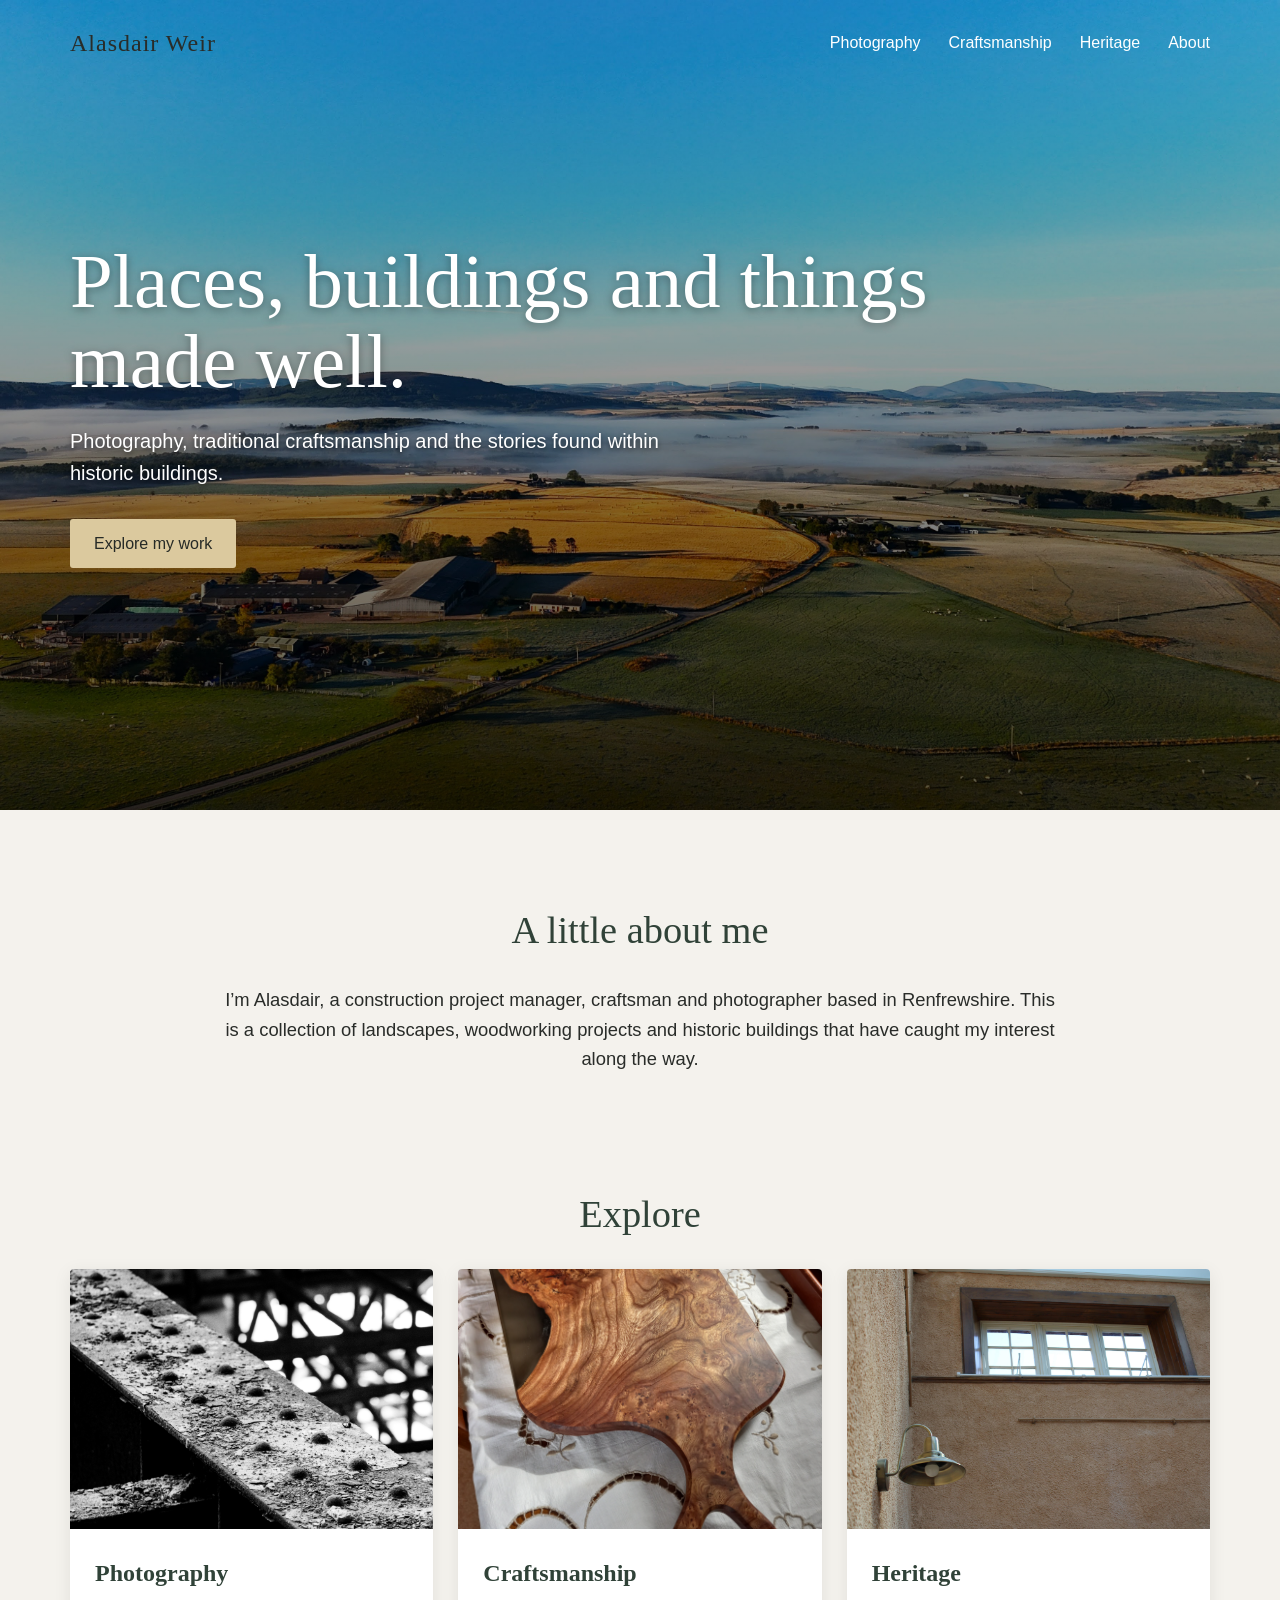
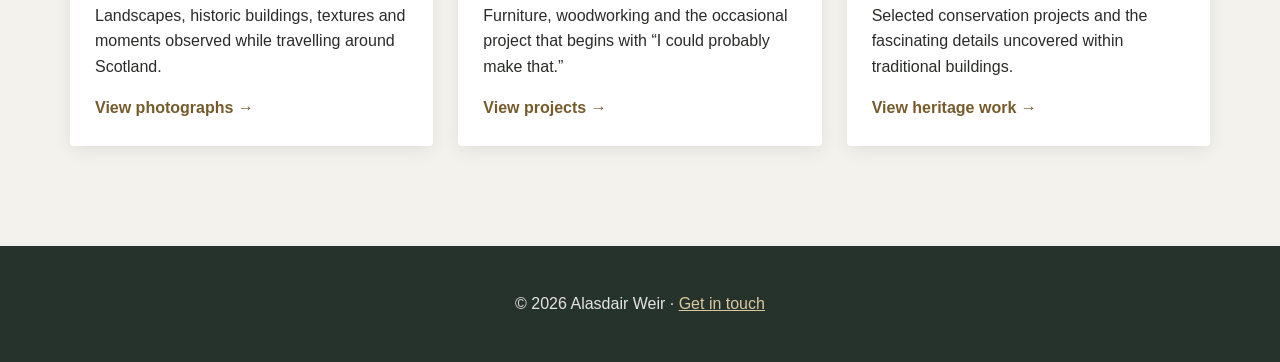
==== index.html @ 1094daae "Add files via upload" ====
<!DOCTYPE html>
<html lang="en">
<head>
    <meta charset="UTF-8">
    <meta name="viewport" content="width=device-width, initial-scale=1.0">

    <link rel="stylesheet" href="styles.css">
    
    <title>Alasdair Weir</title>
    <meta name="description"
          content="Photography, traditional craftsmanship and historic building projects by Alasdair Weir.">

    </head>

<body>

    <header>
        <nav>
            <a class="logo" href="index.html">Alasdair Weir</a>

            <ul>
                <li><a href="photography.html">Photography</a></li>
                <li><a href="craftsmanship.html">Craftsmanship</a></li>
                <li><a href="heritage.html">Heritage</a></li>
                <li><a href="about.html">About</a></li>
            </ul>
        </nav>
    </header>

    <main>

        <section class="hero">
            <div class="hero-content">
                <h1>Places, buildings and things made well.</h1>

                <p>
                    Photography, traditional craftsmanship and the stories
                    found within historic buildings.
                </p>

                <a class="button" href="#featured">
                    Explore my work
                </a>
            </div>
        </section>

        <section class="introduction">
            <h2>A little about me</h2>

            <p>
                I’m Alasdair, a construction project manager, craftsman and photographer 
                based in Renfrewshire. This is a collection of landscapes, woodworking projects 
                and historic buildings that have caught my interest along the way.
            </p>
        </section>

        <section class="featured" id="featured">
            <h2>Explore</h2>

            <div class="card-grid">

                <article class="card">
                    <img src="photography.jpg"
                         alt="Scottish landscape photograph">

                    <div class="card-content">
                        <h3>Photography</h3>
                        <p>
                            Landscapes, historic buildings, textures and moments observed 
                            while travelling around Scotland.
                        </p>
                        <a href="photography.html">View photographs →</a>
                    </div>
                </article>

                <article class="card">
                    <img src="woodworking.jpg"
                         alt="Handmade wooden project">

                    <div class="card-content">
                        <h3>Craftsmanship</h3>
                        <p>
                            Furniture, woodworking and the occasional project
                            that begins with “I could probably make that.”
                        </p>
                        <a href="craftsmanship.html">View projects →</a>
                    </div>
                </article>

                <article class="card">
                    <img src="heritage.jpg"
                         alt="Historic Scottish building">

                    <div class="card-content">
                        <h3>Heritage</h3>
                        <p>
                            Selected conservation projects and the fascinating
                            details uncovered within traditional buildings.
                        </p>
                        <a href="heritage.html">View heritage work →</a>
                    </div>
                </article>

            </div>
        </section>

    </main>

    <footer>
        <p>
            © 2026 Alasdair Weir ·
            <a href="mailto:hello@example.co.uk">Get in touch</a>
        </p>
    </footer>

</body>
</html>
---- styles.css ----
/* Basic reset */
        * {
            box-sizing: border-box;
            margin: 0;
            padding: 0;
        }

        html {
            scroll-behavior: smooth;
        }

        body {
            font-family: Arial, Helvetica, sans-serif;
            color: #292c29;
            background: #f4f2ed;
            line-height: 1.6;
        }

        /* Navigation */
        header {
            position: absolute;
            top: 0;
            left: 0;
            width: 100%;
            z-index: 10;
        }

        nav {
            max-width: 1200px;
            margin: auto;
            padding: 24px 30px;
            display: flex;
            justify-content: space-between;
            align-items: center;
        }

        .logo {
            color: white;
            font-family: Georgia, serif;
            font-size: 1.5rem;
            letter-spacing: 1px;
        }

        nav ul {
            display: flex;
            gap: 28px;
            list-style: none;
        }

        nav a {
            color: white;
            text-decoration: none;
        }

        nav a:hover {
            color: #dbc99e;
        }

        /* Main photograph */
        .hero {
            min-height: 90vh;
            display: flex;
            align-items: flex-end;
            background:
                linear-gradient(
                    rgba(0, 0, 0, 0.2),
                    rgba(0, 0, 0, 0.65)
                ),
                url("home-photo.jpg") center/cover no-repeat;
        }

        .hero-content {
            width: 100%;
            max-width: 1200px;
            margin: auto;
            padding: 80px 30px;
            color: white;
        }

        .hero h1 {
    max-width: 950px;
    font-family: Georgia, serif;
    font-size: clamp(3rem, 6vw, 5.5rem);
    line-height: 1.05;
    font-weight: normal;
    text-shadow: 0 2px 8px rgba(0, 0, 0, 0.35);
}

.hero p {
    max-width: 650px;
    margin-top: 22px;
    font-size: 1.25rem;
    text-shadow: 0 2px 5px rgba(0, 0, 0, 0.55);
}

        .button {
            display: inline-block;
            margin-top: 30px;
            padding: 12px 24px;
            color: #262a26;
            background: #dbc99e;
            text-decoration: none;
            border-radius: 3px;
        }

        .button:hover {
            background: white;
        }

        /* Introduction */
        .introduction {
            max-width: 900px;
            margin: auto;
            padding: 90px 30px;
            text-align: center;
        }

        .introduction h2,
        .featured h2 {
            margin-bottom: 24px;
            font-family: Georgia, serif;
            font-size: 2.4rem;
            font-weight: normal;
            color: #304238;
        }

        .introduction p {
            font-size: 1.15rem;
        }

        /* Subject cards */
        .featured {
            max-width: 1200px;
            margin: auto;
            padding: 20px 30px 100px;
        }

        .featured h2 {
            text-align: center;
        }

        .card-grid {
            display: grid;
            grid-template-columns: repeat(3, 1fr);
            gap: 25px;
        }

        .card {
            overflow: hidden;
            background: white;
            border-radius: 4px;
            box-shadow: 0 4px 18px rgba(0, 0, 0, 0.08);
        }

        .card img {
            display: block;
            width: 100%;
            height: 260px;
            object-fit: cover;
            transition: transform 0.4s ease;
        }

        .card:hover img {
            transform: scale(1.04);
        }

        .card-content {
            padding: 25px;
        }

        .card h3 {
            margin-bottom: 10px;
            font-family: Georgia, serif;
            font-size: 1.5rem;
            color: #304238;
        }

        .card a {
            display: inline-block;
            margin-top: 16px;
            color: #765b2c;
            font-weight: bold;
            text-decoration: none;
        }

        /* Footer */
        footer {
            padding: 45px 30px;
            color: #e6e4df;
            background: #25332c;
            text-align: center;
        }

        footer a {
            color: #dbc99e;
        }

        /* Phones and smaller screens */
        @media (max-width: 750px) {
            nav {
                align-items: flex-start;
            }

            nav ul {
                gap: 12px;
                flex-direction: column;
                text-align: right;
            }

            .hero {
                min-height: 80vh;
            }

            .card-grid {
                grid-template-columns: 1fr;
            }
        }
        /* Interior page navigation */
.page-header {
    position: relative;
    background: #f4f2ed;
    border-bottom: 1px solid rgba(48, 66, 56, 0.15);
}

.page-header .logo,
.page-header nav a {
    color: #304238;
}

.page-header nav a:hover,
.page-header nav a.active {
    color: #8a6424;
}

.page-header nav a.active {
    border-bottom: 2px solid #8a6424;
    padding-bottom: 4px;
}

/* Interior page introduction */
.page-introduction {
    max-width: 1000px;
    margin: auto;
    padding: 100px 30px 70px;
    text-align: center;
}

.section-label {
    margin-bottom: 12px;
    color: #8a6424;
    font-size: 0.85rem;
    font-weight: bold;
    letter-spacing: 0.16em;
    text-transform: uppercase;
}

.page-introduction h1 {
    max-width: 850px;
    margin: auto;
    color: #304238;
    font-family: Georgia, serif;
    font-size: clamp(2.7rem, 6vw, 5rem);
    font-weight: normal;
    line-height: 1.08;
}

.page-introduction > p:last-child {
    max-width: 700px;
    margin: 28px auto 0;
    font-size: 1.15rem;
}

/* Photography gallery */
.photo-gallery {
    max-width: 1200px;
    margin: auto;
    padding: 0 30px 100px;
    display: grid;
    grid-template-columns: repeat(2, 1fr);
    gap: 45px 25px;
}

.gallery-item {
    margin: 0;
}

.gallery-item-wide {
    grid-column: 1 / -1;
}

.gallery-item img {
    display: block;
    width: 100%;
    height: 420px;
    object-fit: cover;
    background: #ddd;
}

.gallery-item-wide img {
    height: 600px;
}

.gallery-item figcaption {
    padding-top: 14px;
    color: #555;
}

.gallery-item figcaption span {
    display: block;
    margin-bottom: 2px;
    color: #304238;
    font-family: Georgia, serif;
    font-size: 1.25rem;
}

/* Photography gallery on phones */
@media (max-width: 750px) {
    .page-introduction {
        padding: 70px 25px 50px;
    }

    .photo-gallery {
        grid-template-columns: 1fr;
        padding: 0 20px 70px;
    }

    .gallery-item-wide {
        grid-column: auto;
    }

    .gallery-item img,
    .gallery-item-wide img {
        height: 350px;
    }
}
/* Clickable gallery photographs */
.gallery-item img {
    cursor: zoom-in;
}

/* Full-screen photograph viewer */
.lightbox {
    width: 100vw;
    max-width: none;
    height: 100vh;
    max-height: none;
    padding: 30px;
    border: 0;
    background: rgba(15, 20, 17, 0.96);
    color: white;
    text-align: center;
}

.lightbox[open] {
    display: flex;
    flex-direction: column;
    align-items: center;
    justify-content: center;
}

.lightbox::backdrop {
    background: rgba(0, 0, 0, 0.9);
}

.lightbox img {
    display: block;
    max-width: 94vw;
    max-height: 82vh;
    width: auto;
    height: auto;
    object-fit: contain;
}

.lightbox p {
    margin-top: 15px;
    color: #e8e1cf;
    font-size: 1rem;
}

.lightbox-close {
    position: fixed;
    top: 18px;
    right: 28px;
    border: 0;
    color: white;
    background: transparent;
    font-size: 2.5rem;
    line-height: 1;
    cursor: pointer;
}

.lightbox-close:hover {
    color: #dbc99e;
}
.flickr-link {
    text-align: center;
    padding: 3rem 1rem;
}

.flickr-link p {
    margin-bottom: 1rem;
    font-size: 1rem;
}

.flickr-link a {
    display: inline-block;
    padding: 0.9rem 1.6rem;
    font-size: 0.95rem;
    font-weight: 600;
    color: #ffffff;
    background-color: #263a32;
    text-decoration: none;
    border-radius: 3px;
    transition: background-color 0.2s ease;
}

.flickr-link a:hover {
    background-color: #3b554a;
}
.logo {
    color: inherit;
    text-decoration: none;
}

.logo:hover {
    opacity: 0.65;
}
/* =========================
   CRAFTSMANSHIP PAGE
   ========================= */

.craft-hero {
    max-width: 900px;
    margin: 0 auto;
    padding: 10rem 2rem 6rem;
    text-align: center;
}

.craft-hero .eyebrow {
    margin-bottom: 1.5rem;
    color: #9a6a3a;
    font-size: 0.7rem;
    font-weight: 600;
    letter-spacing: 0.18em;
}

.craft-hero h1 {
    margin: 0 0 1.5rem;
    font-family: Georgia, "Times New Roman", serif;
    font-size: clamp(2.8rem, 6vw, 5rem);
    font-weight: 400;
    line-height: 1;
    color: #20352d;
}

.craft-introduction {
    max-width: 620px;
    margin: 0 auto;
    font-size: 1rem;
    line-height: 1.7;
    color: #4d554f;
}

.craft-content {
    max-width: 1100px;
    margin: 0 auto;
    padding: 0 2rem 7rem;
}

.craft-project {
    padding: 4rem;
    background-color: #e8e3d8;
}

.craft-project-text {
    max-width: 680px;
}

.craft-project .eyebrow {
    margin-bottom: 1rem;
    color: #9a6a3a;
    font-size: 0.7rem;
    font-weight: 600;
    letter-spacing: 0.18em;
}

.craft-project h2 {
    margin: 0 0 1.25rem;
    font-family: Georgia, "Times New Roman", serif;
    font-size: clamp(2rem, 4vw, 3.25rem);
    font-weight: 400;
    line-height: 1.1;
    color: #20352d;
}

.craft-project p {
    margin: 0;
    line-height: 1.8;
    color: #4d554f;
}

@media (max-width: 700px) {
    .craft-hero {
        padding: 8rem 1.25rem 4rem;
    }

    .craft-content {
        padding: 0 1.25rem 4rem;
    }

    .craft-project {
        padding: 2.25rem 1.5rem;
    }
}
.craftsmanship-page header nav a {
    color: #20352d;
}

.craftsmanship-page header nav ul li a.active {
    color: #9a6a3a;
}
/* Craftsmanship navigation details */

.craftsmanship-page header {
    border-bottom: 1px solid #d8d2c8;
}

.craftsmanship-page header nav ul li a.active {
    color: #9a6a3a;
    border-bottom: 1px solid #9a6a3a;
    padding-bottom: 0.35rem;
}
.craft-project {
    display: grid;
    grid-template-columns: 1.1fr 1fr;
    gap: 4rem;
    align-items: center;
}

.craft-project-image {
    display: block;
}

.craft-project-image img {
    display: block;
    width: 100%;
    height: 100%;
    min-height: 420px;
    object-fit: cover;
}

.project-caption {
    margin-top: 2rem !important;
    padding-top: 1.25rem;
    border-top: 1px solid #c9c1b4;
    font-size: 0.9rem;
    font-style: italic;
}

@media (max-width: 800px) {
    .craft-project {
        grid-template-columns: 1fr;
        gap: 2rem;
    }

    .craft-project-image img {
        min-height: auto;
    }
}
.craft-gallery {
    display: grid;
    grid-template-columns: repeat(2, 1fr);
    gap: 3rem 2rem;
    margin-top: 5rem;
}

.craft-gallery-item {
    margin: 0;
}

.craft-gallery-item a {
    display: block;
    overflow: hidden;
}

.craft-gallery-item img {
    display: block;
    width: 100%;
    height: 380px;
    object-fit: cover;
    transition: transform 0.3s ease;
}

.craft-gallery-item a:hover img {
    transform: scale(1.02);
}

.craft-gallery-item figcaption {
    padding-top: 1rem;
}

.craft-gallery-item strong {
    display: block;
    margin-bottom: 0.35rem;
    font-family: Georgia, "Times New Roman", serif;
    font-size: 1.25rem;
    font-weight: 400;
    color: #20352d;
}

.craft-gallery-item span {
    display: block;
    color: #606861;
    font-size: 0.85rem;
    line-height: 1.5;
}

@media (max-width: 700px) {
    .craft-gallery {
        grid-template-columns: 1fr;
    }

    .craft-gallery-item img {
        height: auto;
    }
}
/* About page */
.about-heading {
    padding-bottom: 45px;
}

.about-content {
    max-width: 760px;
    margin: 0 auto;
    padding: 0 30px 110px;
}

.about-content h2 {
    margin-bottom: 24px;
    color: #304238;
    font-family: Georgia, serif;
    font-size: 2.2rem;
    font-weight: normal;
}

.about-content p {
    margin-bottom: 24px;
    font-size: 1.12rem;
    line-height: 1.8;
}
/* Heritage page */
.heritage-feature {
    max-width: 1200px;
    margin: 0 auto 90px;
    padding: 0 30px;
    display: grid;
    grid-template-columns: 1.2fr 1fr;
    align-items: center;
    gap: 60px;
}

.heritage-feature img {
    display: block;
    width: 100%;
    height: 520px;
    object-fit: cover;
}

.heritage-feature-text h2,
.heritage-project h2 {
    margin-bottom: 20px;
    color: #304238;
    font-family: Georgia, serif;
    font-size: 2rem;
    font-weight: normal;
    line-height: 1.2;
}

.heritage-feature-text p:not(.section-label),
.heritage-project p:not(.section-label) {
    margin-bottom: 18px;
    line-height: 1.75;
}

.heritage-projects {
    max-width: 1200px;
    margin: auto;
    padding: 0 30px 110px;
    display: grid;
    grid-template-columns: repeat(3, 1fr);
    gap: 25px;
}

.heritage-project {
    padding: 35px;
    background: white;
    border-top: 4px solid #8a6424;
    box-shadow: 0 4px 18px rgba(0, 0, 0, 0.07);
}

@media (max-width: 850px) {
    .heritage-feature,
    .heritage-projects {
        grid-template-columns: 1fr;
    }

    .heritage-feature {
        gap: 35px;
    }

    .heritage-feature img {
        height: 400px;
    }
}
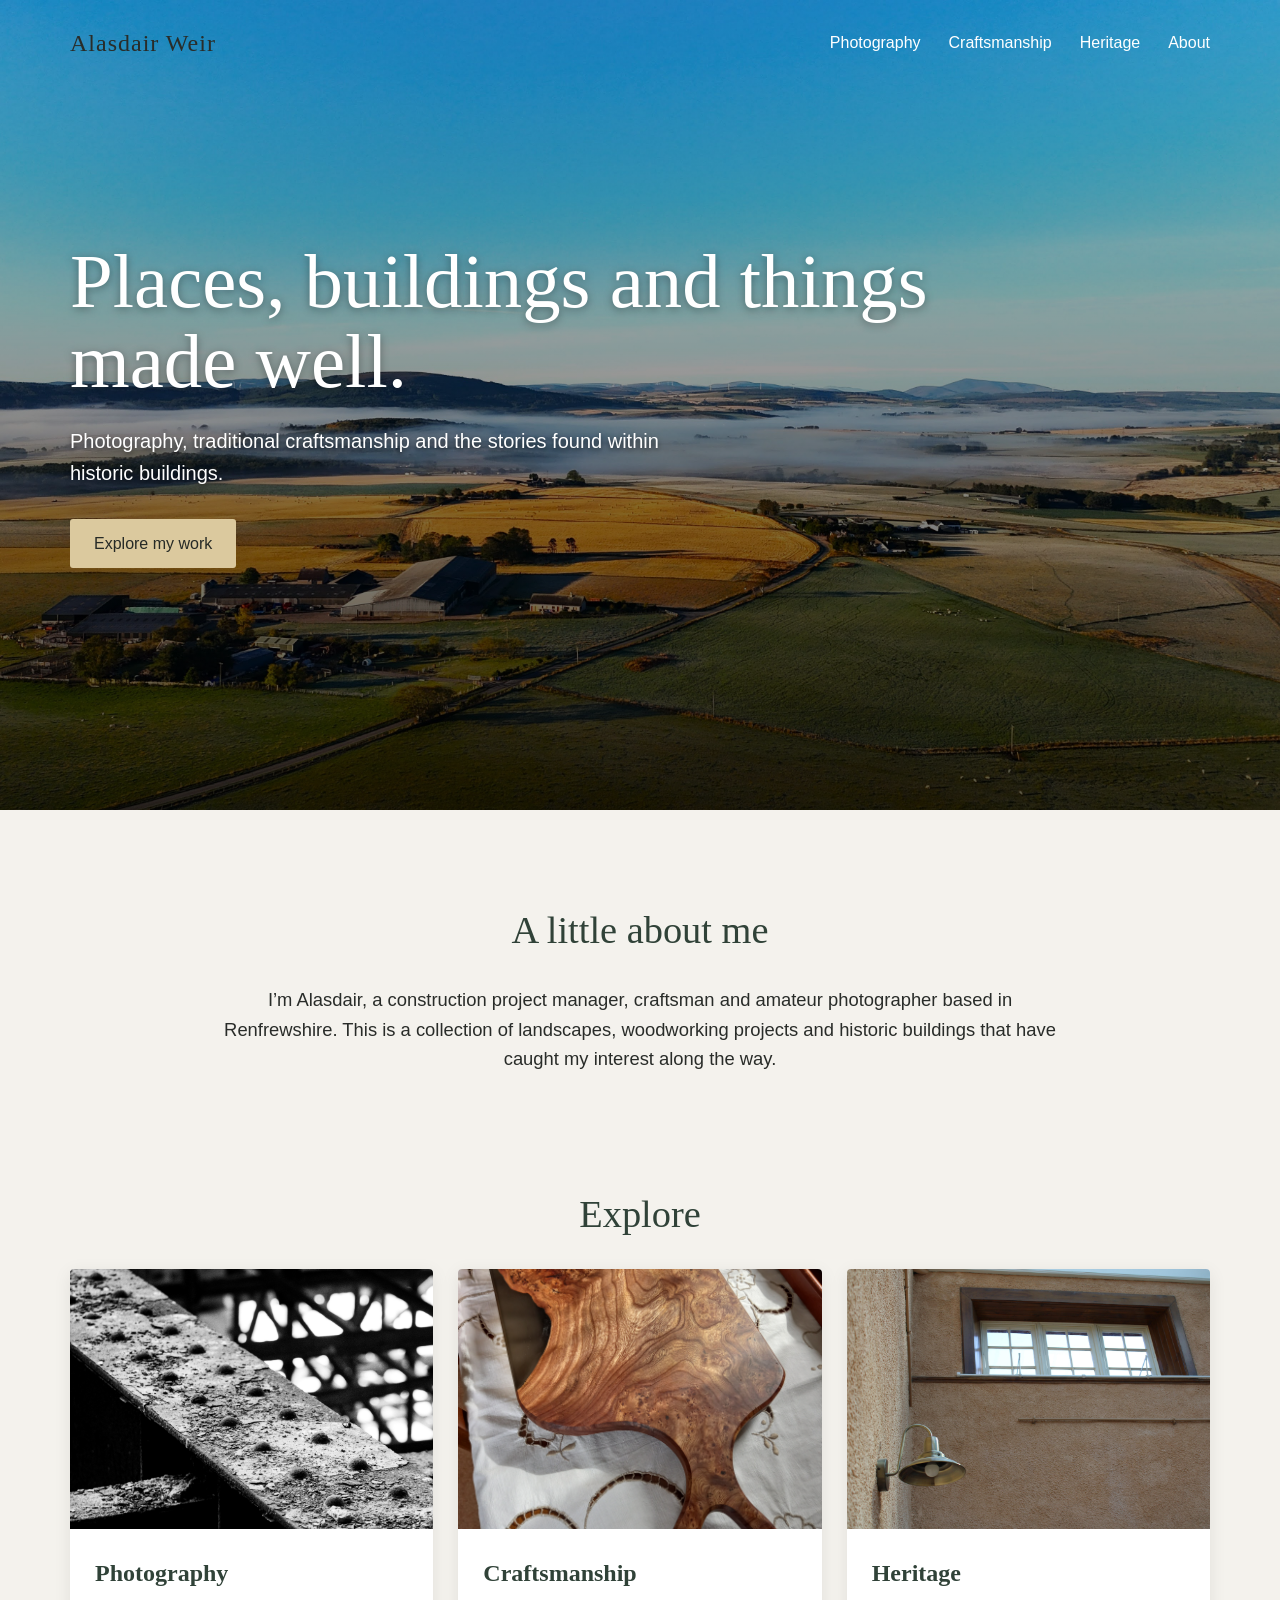
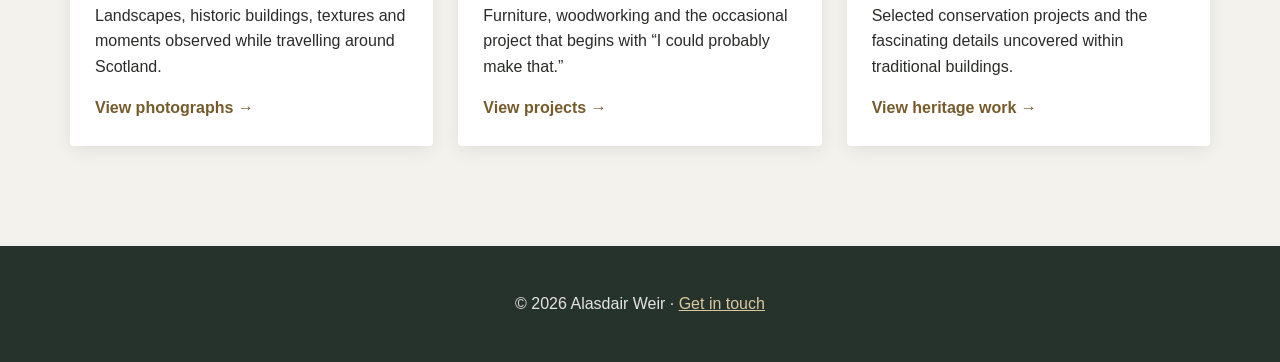
==== commit 0db3ccac: "Revise introduction to include amateur photography Updated the introduction section to reflect the u" ====
--- a/index.html
+++ b/index.html
@@ -4,6 +4,8 @@
     <meta charset="UTF-8">
     <meta name="viewport" content="width=device-width, initial-scale=1.0">
 
+    <link rel="icon" type="image/png" href="favicon.png">
+    
     <link rel="stylesheet" href="styles.css">
     
     <title>Alasdair Weir</title>
@@ -48,7 +50,7 @@
             <h2>A little about me</h2>
 
             <p>
-                I’m Alasdair, a construction project manager, craftsman and photographer 
+                I’m Alasdair, a construction project manager, craftsman and amateur photographer 
                 based in Renfrewshire. This is a collection of landscapes, woodworking projects 
                 and historic buildings that have caught my interest along the way.
             </p>
@@ -109,9 +111,9 @@
     <footer>
         <p>
             © 2026 Alasdair Weir ·
-            <a href="mailto:hello@example.co.uk">Get in touch</a>
+            <a href="mailto:">Get in touch</a>
         </p>
     </footer>
 
 </body>
-</html>+</html>
